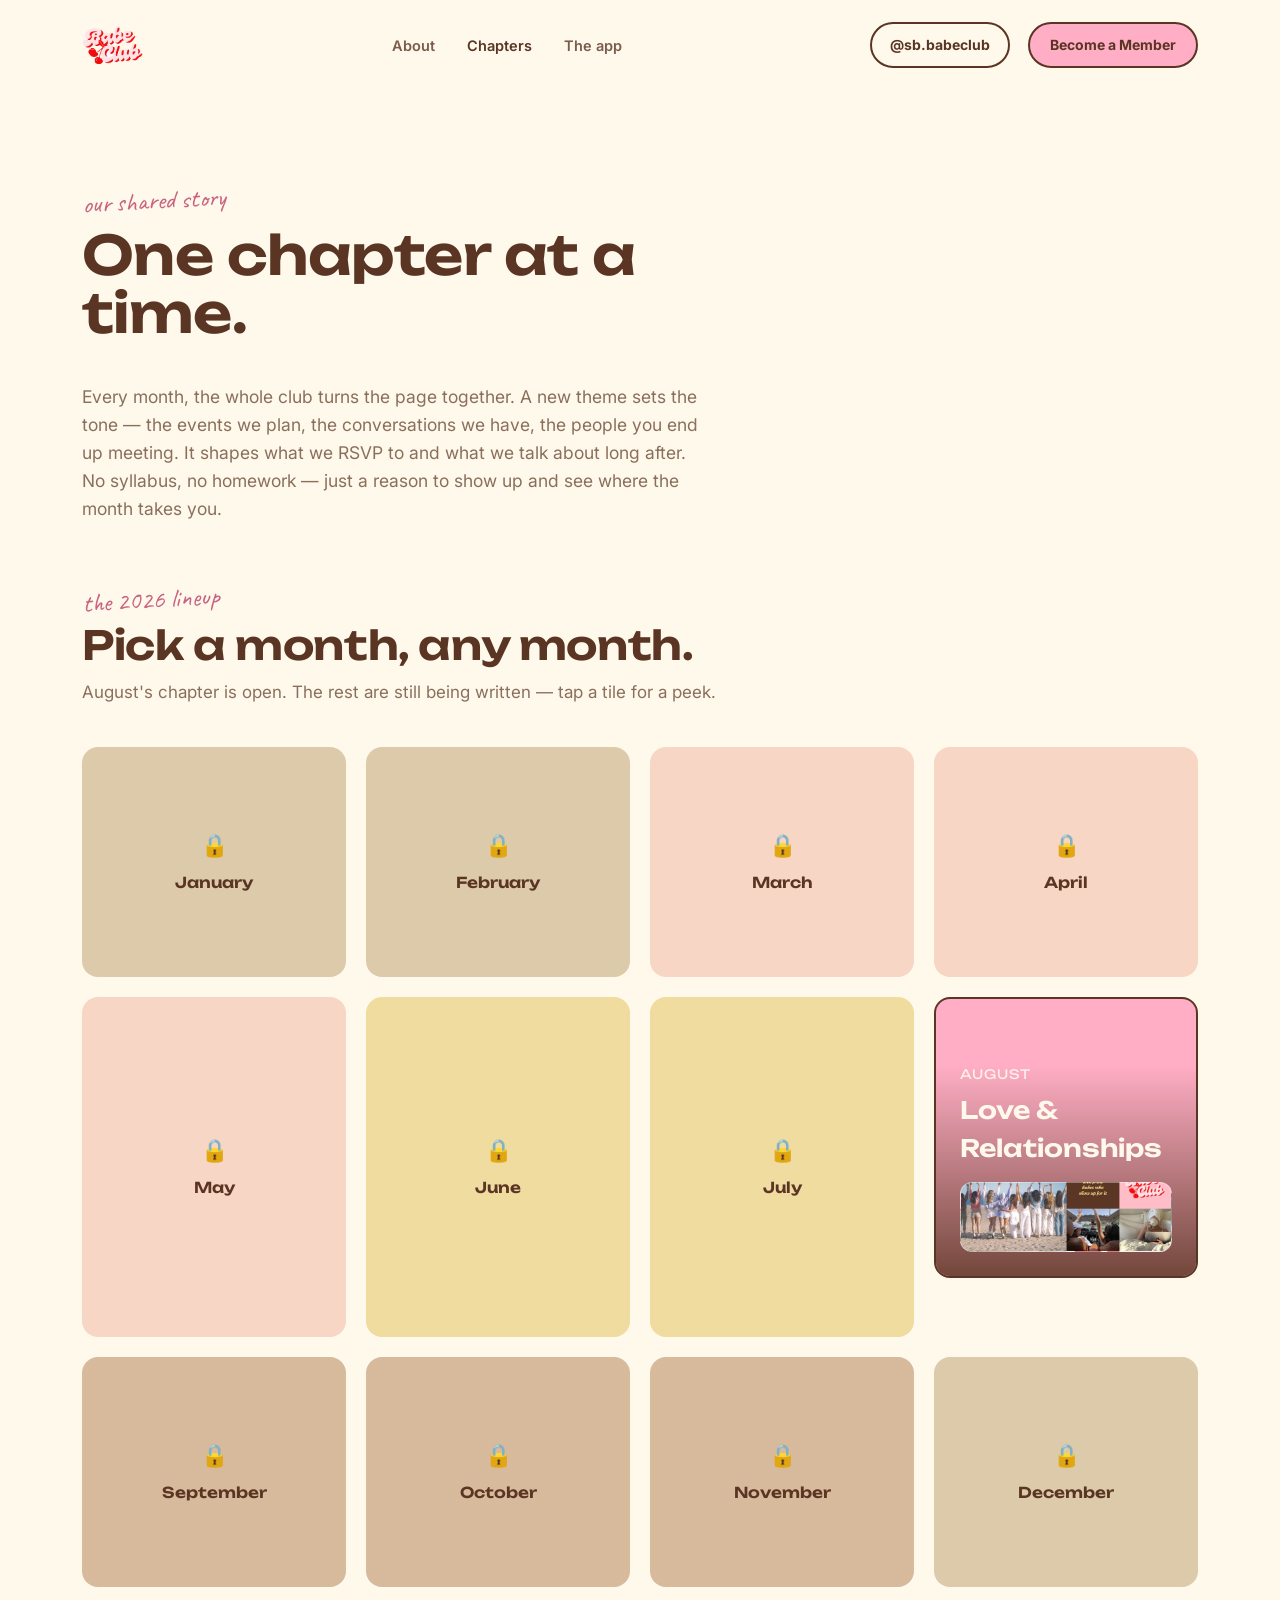
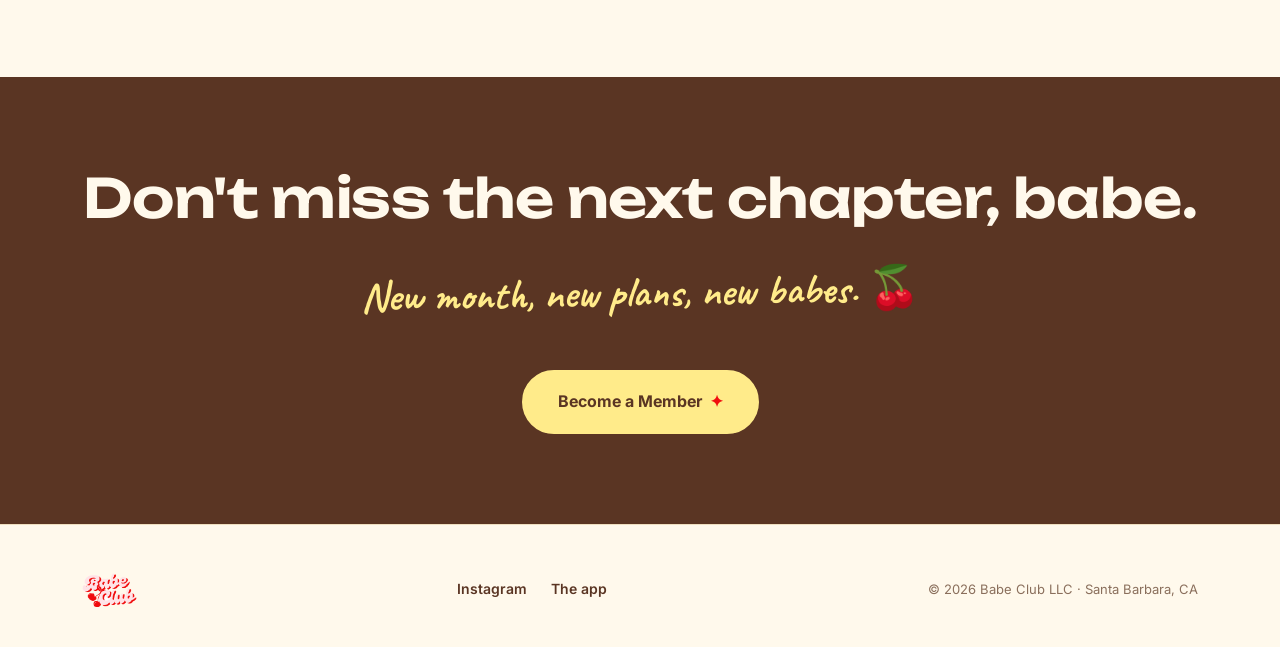
==== chapters.html @ 42aaa808 "Add dedicated /chapters page and finish Chapters rollout groundwork Builds the 12-tile seasonal flip" ====
<!DOCTYPE html>
<html lang="en">
<head>
<meta charset="UTF-8">
<meta name="viewport" content="width=device-width, initial-scale=1.0">
<title>Chapters — Babe Club</title>
<meta name="description" content="A new theme every month — the events, conversations, and connections Babe Club moves through together.">
<link rel="preconnect" href="https://fonts.googleapis.com">
<link rel="preconnect" href="https://fonts.gstatic.com" crossorigin>
<link href="https://fonts.googleapis.com/css2?family=Unbounded:wght@400;600;800&family=Inter:wght@400;500;600;700&family=Caveat:wght@600;700&family=Pacifico&display=swap" rel="stylesheet">
<style>
  :root{
    --cream: #FFF9EC;
    --cream-deep: #F5E7C4;
    --blush: #FFAEC5;
    --blush-soft: #FDE6EA;
    --rose: #FFAEC5;
    --rose-deep: #C96380;
    --mocha: #5A3523;
    --mocha-soft: #8A6F5C;
    --butter: #FFEB8A;
    --butter-deep: #E3C24A;
    --logo-red: #F00D0F;
    --white: #FFFFFF;
    --line: #EFDFC0;
    --radius-lg: 28px;
    --radius-md: 16px;
    --font-display: 'Unbounded', sans-serif;
    --font-body: 'Inter', sans-serif;
    --font-scribble: 'Caveat', cursive;
    --font-logo: 'Pacifico', cursive;
  }

  *{ box-sizing: border-box; margin: 0; padding: 0; }
  html{ scroll-behavior: smooth; }
  body{ background: var(--cream); color: var(--mocha); font-family: var(--font-body); line-height: 1.6; overflow-x: hidden; }
  img, svg{ display:block; max-width:100%; }
  a{ color: inherit; text-decoration: none; }
  .wrap{ max-width: 1180px; margin: 0 auto; padding: 0 32px; }
  h1,h2,h3,h4{ font-family: var(--font-display); font-weight: 600; line-height: 1.08; letter-spacing: -0.01em; }

  .eyebrow{
    font-family: var(--font-scribble); font-size: 26px; color: var(--rose-deep);
    display: inline-block; transform: rotate(-3deg); margin-bottom: 4px;
  }

  .btn{
    display:inline-flex; align-items:center; gap:8px; font-weight:700; font-size:15px;
    padding: 14px 26px; border-radius: 999px; border: 2px solid var(--mocha);
    transition: transform .15s, box-shadow .15s; cursor:pointer;
  }
  .btn-primary{ background: var(--rose); color: var(--mocha); border-color: var(--mocha); }
  .btn-primary:hover{ transform: translateY(-2px) rotate(-1deg); box-shadow: 4px 5px 0 var(--mocha); }
  .btn-ghost{ background: transparent; color: var(--mocha); }
  .btn-ghost:hover{ transform: translateY(-2px) rotate(1deg); box-shadow: 4px 5px 0 var(--butter-deep); }
  .btn-dark{ background: var(--mocha); color: var(--cream); border-color: var(--mocha); }
  .btn-dark:hover{ transform: translateY(-2px) rotate(-1deg); box-shadow: 4px 5px 0 var(--rose); }
  .spark-red{ color: var(--logo-red); }

  header{ padding: 22px 0; }
  nav.wrap{ display:flex; align-items:center; justify-content:space-between; }
  .logo-mark img{ height:38px; width:auto; }
  .nav-links{ display:flex; align-items:center; gap: 32px; font-weight: 600; font-size: 14.5px; }
  .nav-links a{ opacity:.8; transition: opacity .15s; }
  .nav-links a:hover{ opacity:1; }
  .nav-links a.active{ opacity:1; }
  .nav-cta{ display:flex; align-items:center; gap:18px; }
  @media (max-width: 860px){ .nav-links{ display:none; } }

  .section{ padding: 90px 0; }
  .section-head{ max-width: 640px; margin-bottom: 40px; }
  .section-head h1{ font-size: clamp(34px, 5vw, 54px); margin-bottom:16px; }
  .section-head h2{ font-size: clamp(28px, 3.6vw, 40px); margin-bottom:12px; }
  .section-head p{ color: var(--mocha-soft); font-size:17px; }

  .chapters-intro p.lede{ max-width:620px; color: var(--mocha-soft); font-size:17.5px; margin-top:6px; }

  /* CALENDAR GRID */
  .chapters-grid{ display:grid; grid-template-columns: repeat(4, 1fr); grid-auto-flow: dense; gap:20px; }

  .chapter-tile{ min-height:230px; }
  .chapter-tile-btn{
    display:block; width:100%; height:100%; cursor:pointer; position:relative;
    perspective: 1400px; border-radius: var(--radius-md);
  }
  .chapter-tile-btn:focus-visible{ outline:3px solid var(--butter-deep); outline-offset:3px; border-radius: var(--radius-md); }
  .chapter-tile-inner{
    position:relative; width:100%; height:100%; min-height:230px;
    transition: transform .6s cubic-bezier(.4,.2,.2,1);
    transform-style: preserve-3d;
  }
  .chapter-tile-btn[aria-pressed="true"] .chapter-tile-inner{ transform: rotateY(180deg); }
  @media (prefers-reduced-motion: reduce){ .chapter-tile-inner{ transition:none; } }

  .chapter-face{
    position:absolute; inset:0; backface-visibility:hidden; -webkit-backface-visibility:hidden;
    border-radius: var(--radius-md); border:2px solid var(--mocha);
    display:flex; flex-direction:column; overflow:hidden;
  }
  .chapter-face-back{ transform: rotateY(180deg); }

  /* Locked tiles */
  .chapter-tile.locked .chapter-face-front{
    background: var(--cream-deep); border:none; align-items:center; justify-content:center;
    text-align:center; gap:8px; padding:20px;
  }
  .chapter-tile.locked .lock-icon{ font-size:22px; }
  .chapter-tile.locked .chapter-month{ font-family: var(--font-display); font-weight:600; font-size:15px; }
  .chapter-tile.locked .chapter-face-back{
    background: var(--cream-deep); border:none; align-items:flex-start; justify-content:center;
    gap:10px; padding:22px;
  }
  .chapter-tile.locked .chapter-face-back h4{ font-size:16px; }
  .chapter-tile.locked .chapter-face-back p{ font-size:13px; color: var(--mocha-soft); line-height:1.45; }
  .chapter-tile.locked .chapter-face-back .btn{ padding:8px 16px; font-size:12.5px; margin-top:4px; }

  /* Seasonal tints — flat single-tone fills (no gradient, no border), existing palette only, kept quiet/muted */
  .chapter-tile.locked.season-winter .chapter-face{
    background: linear-gradient(rgba(90,53,35,.16), rgba(90,53,35,.16)), var(--cream-deep);
  }
  .chapter-tile.locked.season-spring .chapter-face{
    background: linear-gradient(rgba(255,174,197,.30), rgba(255,174,197,.30)), var(--cream-deep);
  }
  .chapter-tile.locked.season-summer .chapter-face{
    background: linear-gradient(rgba(227,194,74,.30), rgba(227,194,74,.30)), var(--cream-deep);
  }
  .chapter-tile.locked.season-fall .chapter-face{
    background: linear-gradient(rgba(240,13,15,.05), rgba(240,13,15,.05)), linear-gradient(rgba(90,53,35,.20), rgba(90,53,35,.20)), var(--cream-deep);
  }

  /* Unlocked (August) tile — the anchor of the grid, sized to feel like it */
  .chapter-tile.unlocked,
  .chapter-tile.unlocked .chapter-tile-inner{ min-height:340px; }
  .chapter-tile.unlocked .chapter-face-front{
    background-color: var(--blush);
    display:flex; flex-direction:column; gap:14px;
    color:var(--cream); padding:24px; position:relative;
  }
  .chapter-tile.unlocked .chapter-face-front::before{
    content:""; position:absolute; inset:0;
    background: linear-gradient(180deg, rgba(90,53,35,0) 24%, rgba(90,53,35,.85) 100%);
  }
  .chapter-tile.unlocked .chapter-face-front > *{ position:relative; z-index:1; }
  .chapter-tile.unlocked .chapter-status{
    align-self:flex-start; background: var(--butter); color: var(--mocha); font-weight:700;
    font-size:11px; text-transform:uppercase; letter-spacing:.06em; padding:5px 13px; border-radius:999px;
    flex-shrink:0;
  }
  .chapter-tile.unlocked .chapter-front-text{ display:flex; flex-direction:column; gap:6px; flex-shrink:0; }
  .chapter-tile.unlocked .chapter-face-front .chapter-month{
    font-family:var(--font-display); font-size:13px; text-transform:uppercase; letter-spacing:.08em; opacity:.9;
  }
  .chapter-tile.unlocked .chapter-face-front .chapter-theme{ font-family:var(--font-display); font-size:24px; font-weight:600; }
  .chapter-tile.unlocked .chapter-front-preview{
    flex:1; min-height:70px; border-radius:12px; overflow:hidden;
    background-color: rgba(255,255,255,.14);
    background-image: url('assets/chapters/august-collage.png');
    background-size:cover; background-position: 15% 12%;
    border:1.5px solid rgba(255,255,255,.35);
  }

  .chapter-tile.unlocked.flipped-expand{ grid-column: span 2; grid-row: span 2; }
  .chapter-tile.unlocked.flipped-expand .chapter-tile-inner,
  .chapter-tile.unlocked.flipped-expand{ min-height:640px; }

  .chapter-tile.unlocked .chapter-face-back{
    background: var(--white); gap:0; padding:0; overflow-y:auto;
  }
  .chapter-back-image{ width:100%; height:220px; object-fit:cover; border-radius: 0; flex-shrink:0; }
  .chapter-back-body{ padding: 20px 24px 24px; display:flex; flex-direction:column; gap:14px; }
  .chapter-back-body h4{ font-size:19px; }
  .chapter-desc{ color:var(--mocha-soft); font-size:14.5px; line-height:1.6; }
  .chapter-back-list{ display:flex; flex-direction:column; gap:10px; }
  .chapter-back-list div{ display:flex; align-items:flex-start; gap:10px; font-size:14.5px; font-weight:500; }
  .chapter-num{
    width:24px; height:24px; border-radius:50%; background: var(--butter); border:1.5px solid var(--mocha);
    display:flex; align-items:center; justify-content:center; flex-shrink:0; margin-top:1px;
    font-family: var(--font-display); font-weight:600; font-size:10.5px;
  }
  .chapter-back-cta{ font-size:13px; font-weight:700; color: var(--rose-deep); align-self:flex-start; }
  .chapter-back-cta:hover{ text-decoration:underline; }

  @media (max-width:1080px){
    .chapters-grid{ grid-template-columns: repeat(3,1fr); }
  }
  @media (max-width:760px){
    .chapters-grid{ grid-template-columns: repeat(2,1fr); }
    .chapter-tile.unlocked.flipped-expand{ grid-column: span 2; grid-row: span 2; }
  }
  @media (max-width:480px){
    .chapters-grid{ grid-template-columns: 1fr; }
    .chapter-tile.unlocked.flipped-expand{ grid-column: span 1; }
  }

  /* CLOSE / FINAL CTA */
  .cherry-line{ text-align:center; font-family: var(--font-scribble); font-size: 26px; color: var(--rose-deep); margin-top: 48px; transform: rotate(-1deg); }
  .final-cta{ background: var(--mocha); color: var(--cream); text-align:center; border-top:2px solid var(--mocha); }
  .final-cta h2{ font-size: clamp(32px,5vw,54px); margin-bottom:32px; }
  .final-cta .cherry-line{ color: var(--butter); font-size: 42px; font-weight: 700; margin-top:0; margin-bottom:44px; }
  .final-cta .btn-primary{ border-color: var(--butter); background: var(--butter); color: var(--mocha); }
  .final-cta .btn-primary:hover{ box-shadow: 4px 5px 0 var(--rose); }

  footer{ padding: 48px 0 40px; border-top:1.5px solid var(--line); }
  .foot-inner{ display:flex; justify-content:space-between; align-items:center; flex-wrap:wrap; gap:20px; }
  .foot-links{ display:flex; gap:24px; font-weight:600; font-size:14px; }
  .foot-links a:hover{ color: var(--rose-deep); }
  .foot-copy{ font-size:13px; color: var(--mocha-soft); }
  .footer-logo img{ height:34px; width:auto; }

  @media (max-width: 640px){ .wrap{ padding: 0 20px; } .section{ padding: 70px 0; } }
</style>
</head>
<body>

<header>
  <nav class="wrap">
    <a href="index.html#top" class="logo-mark"><img src="[data-uri]" alt="Babe Club logo"></a>
    <div class="nav-links">
      <a href="index.html#about">About</a>
      <a href="chapters.html" class="active">Chapters</a>
      <a href="index.html#app">The app</a>
    </div>
    <div class="nav-cta">
      <a href="https://instagram.com/sb.babeclub" class="btn btn-ghost" style="padding:10px 18px; font-size:14px;">@sb.babeclub</a>
      <a href="membership.html" class="btn btn-primary" style="padding:10px 20px; font-size:14px;">Become a Member</a>
    </div>
  </nav>
</header>

<section class="section chapters-intro" style="padding-bottom:56px;">
  <div class="wrap">
    <div class="section-head">
      <span class="eyebrow">our shared story</span>
      <h1>One chapter at a time.</h1>
    </div>
    <p class="lede">Every month, the whole club turns the page together. A new theme sets the tone — the events we plan, the conversations we have, the people you end up meeting. It shapes what we RSVP to and what we talk about long after. No syllabus, no homework — just a reason to show up and see where the month takes you.</p>
  </div>
</section>

<section class="section" style="padding-top:0;">
  <div class="wrap">
    <div class="section-head">
      <span class="eyebrow">the 2026 lineup</span>
      <h2>Pick a month, any month.</h2>
      <p>August's chapter is open. The rest are still being written — tap a tile for a peek.</p>
    </div>

    <div class="chapters-grid">

      <div class="chapter-tile locked season-winter">
        <div class="chapter-tile-btn" role="button" tabindex="0" aria-pressed="false" aria-label="Reveal January chapter">
          <div class="chapter-tile-inner">
            <div class="chapter-face chapter-face-front">
              <span class="lock-icon">🔒</span>
              <span class="chapter-month">January</span>
            </div>
            <div class="chapter-face chapter-face-back">
              <h4>Chapter Locked 🔒</h4>
              <p>A winter chapter — still under wraps.</p>
              <p>Become a member and you'll be the first to know when it opens.</p>
              <a href="membership.html" class="btn btn-dark">Become a Member</a>
            </div>
          </div>
        </div>
      </div>

      <div class="chapter-tile locked season-winter">
        <div class="chapter-tile-btn" role="button" tabindex="0" aria-pressed="false" aria-label="Reveal February chapter">
          <div class="chapter-tile-inner">
            <div class="chapter-face chapter-face-front">
              <span class="lock-icon">🔒</span>
              <span class="chapter-month">February</span>
            </div>
            <div class="chapter-face chapter-face-back">
              <h4>Chapter Locked 🔒</h4>
              <p>A winter chapter — still under wraps.</p>
              <p>Become a member and you'll be the first to know when it opens.</p>
              <a href="membership.html" class="btn btn-dark">Become a Member</a>
            </div>
          </div>
        </div>
      </div>

      <div class="chapter-tile locked season-spring">
        <div class="chapter-tile-btn" role="button" tabindex="0" aria-pressed="false" aria-label="Reveal March chapter">
          <div class="chapter-tile-inner">
            <div class="chapter-face chapter-face-front">
              <span class="lock-icon">🔒</span>
              <span class="chapter-month">March</span>
            </div>
            <div class="chapter-face chapter-face-back">
              <h4>Chapter Locked 🔒</h4>
              <p>A spring chapter — still under wraps.</p>
              <p>Become a member and you'll be the first to know when it opens.</p>
              <a href="membership.html" class="btn btn-dark">Become a Member</a>
            </div>
          </div>
        </div>
      </div>

      <div class="chapter-tile locked season-spring">
        <div class="chapter-tile-btn" role="button" tabindex="0" aria-pressed="false" aria-label="Reveal April chapter">
          <div class="chapter-tile-inner">
            <div class="chapter-face chapter-face-front">
              <span class="lock-icon">🔒</span>
              <span class="chapter-month">April</span>
            </div>
            <div class="chapter-face chapter-face-back">
              <h4>Chapter Locked 🔒</h4>
              <p>A spring chapter — still under wraps.</p>
              <p>Become a member and you'll be the first to know when it opens.</p>
              <a href="membership.html" class="btn btn-dark">Become a Member</a>
            </div>
          </div>
        </div>
      </div>

      <div class="chapter-tile locked season-spring">
        <div class="chapter-tile-btn" role="button" tabindex="0" aria-pressed="false" aria-label="Reveal May chapter">
          <div class="chapter-tile-inner">
            <div class="chapter-face chapter-face-front">
              <span class="lock-icon">🔒</span>
              <span class="chapter-month">May</span>
            </div>
            <div class="chapter-face chapter-face-back">
              <h4>Chapter Locked 🔒</h4>
              <p>A spring chapter — still under wraps.</p>
              <p>Become a member and you'll be the first to know when it opens.</p>
              <a href="membership.html" class="btn btn-dark">Become a Member</a>
            </div>
          </div>
        </div>
      </div>

      <div class="chapter-tile locked season-summer">
        <div class="chapter-tile-btn" role="button" tabindex="0" aria-pressed="false" aria-label="Reveal June chapter">
          <div class="chapter-tile-inner">
            <div class="chapter-face chapter-face-front">
              <span class="lock-icon">🔒</span>
              <span class="chapter-month">June</span>
            </div>
            <div class="chapter-face chapter-face-back">
              <h4>Chapter Locked 🔒</h4>
              <p>A summer chapter — still under wraps.</p>
              <p>Become a member and you'll be the first to know when it opens.</p>
              <a href="membership.html" class="btn btn-dark">Become a Member</a>
            </div>
          </div>
        </div>
      </div>

      <div class="chapter-tile locked season-summer">
        <div class="chapter-tile-btn" role="button" tabindex="0" aria-pressed="false" aria-label="Reveal July chapter">
          <div class="chapter-tile-inner">
            <div class="chapter-face chapter-face-front">
              <span class="lock-icon">🔒</span>
              <span class="chapter-month">July</span>
            </div>
            <div class="chapter-face chapter-face-back">
              <h4>Chapter Locked 🔒</h4>
              <p>A summer chapter — still under wraps.</p>
              <p>Become a member and you'll be the first to know when it opens.</p>
              <a href="membership.html" class="btn btn-dark">Become a Member</a>
            </div>
          </div>
        </div>
      </div>

      <div class="chapter-tile unlocked">
        <div class="chapter-tile-btn" role="button" tabindex="0" aria-pressed="false" aria-label="Reveal August chapter: Love and Relationships">
          <div class="chapter-tile-inner">
            <div class="chapter-face chapter-face-front">
              <span class="chapter-status">Open now</span>
              <div class="chapter-front-text">
                <span class="chapter-month">August</span>
                <span class="chapter-theme">Love &amp; Relationships</span>
              </div>
              <div class="chapter-front-preview" aria-hidden="true"></div>
            </div>
            <div class="chapter-face chapter-face-back">
              <img src="assets/chapters/august-collage.png" alt="Collage of August's Love &amp; Relationships events" class="chapter-back-image">
              <div class="chapter-back-body">
                <h4>Love &amp; Relationships</h4>
                <p class="chapter-desc">This month we're getting into the messy, wonderful stuff — dating, situationships, boundaries, and the relationships (romantic and otherwise) that actually last. Two events, real conversations, no judgment.</p>
                <div class="chapter-back-list">
                  <div><span class="chapter-num">01</span>A relationship therapist Q&amp;A — dating in your 20s/30s</div>
                  <div><span class="chapter-num">02</span>An exclusive evening with a romance author</div>
                  <div><span class="chapter-num">03</span>More meaningful experiences to come</div>
                </div>
                <a href="membership.html" class="chapter-back-cta">Become a Member →</a>
              </div>
            </div>
          </div>
        </div>
      </div>

      <div class="chapter-tile locked season-fall">
        <div class="chapter-tile-btn" role="button" tabindex="0" aria-pressed="false" aria-label="Reveal September chapter">
          <div class="chapter-tile-inner">
            <div class="chapter-face chapter-face-front">
              <span class="lock-icon">🔒</span>
              <span class="chapter-month">September</span>
            </div>
            <div class="chapter-face chapter-face-back">
              <h4>Chapter Locked 🔒</h4>
              <p>A fall chapter — still under wraps.</p>
              <p>Become a member and you'll be the first to know when it opens.</p>
              <a href="membership.html" class="btn btn-dark">Become a Member</a>
            </div>
          </div>
        </div>
      </div>

      <div class="chapter-tile locked season-fall">
        <div class="chapter-tile-btn" role="button" tabindex="0" aria-pressed="false" aria-label="Reveal October chapter">
          <div class="chapter-tile-inner">
            <div class="chapter-face chapter-face-front">
              <span class="lock-icon">🔒</span>
              <span class="chapter-month">October</span>
            </div>
            <div class="chapter-face chapter-face-back">
              <h4>Chapter Locked 🔒</h4>
              <p>A fall chapter — still under wraps.</p>
              <p>Become a member and you'll be the first to know when it opens.</p>
              <a href="membership.html" class="btn btn-dark">Become a Member</a>
            </div>
          </div>
        </div>
      </div>

      <div class="chapter-tile locked season-fall">
        <div class="chapter-tile-btn" role="button" tabindex="0" aria-pressed="false" aria-label="Reveal November chapter">
          <div class="chapter-tile-inner">
            <div class="chapter-face chapter-face-front">
              <span class="lock-icon">🔒</span>
              <span class="chapter-month">November</span>
            </div>
            <div class="chapter-face chapter-face-back">
              <h4>Chapter Locked 🔒</h4>
              <p>A fall chapter — still under wraps.</p>
              <p>Become a member and you'll be the first to know when it opens.</p>
              <a href="membership.html" class="btn btn-dark">Become a Member</a>
            </div>
          </div>
        </div>
      </div>

      <div class="chapter-tile locked season-winter">
        <div class="chapter-tile-btn" role="button" tabindex="0" aria-pressed="false" aria-label="Reveal December chapter">
          <div class="chapter-tile-inner">
            <div class="chapter-face chapter-face-front">
              <span class="lock-icon">🔒</span>
              <span class="chapter-month">December</span>
            </div>
            <div class="chapter-face chapter-face-back">
              <h4>Chapter Locked 🔒</h4>
              <p>A winter chapter — still under wraps.</p>
              <p>Become a member and you'll be the first to know when it opens.</p>
              <a href="membership.html" class="btn btn-dark">Become a Member</a>
            </div>
          </div>
        </div>
      </div>

    </div>
  </div>
</section>

<section class="final-cta section">
  <div class="wrap">
    <h2>Don't miss the next chapter, babe.</h2>
    <p class="cherry-line">New month, new plans, new babes. 🍒</p>
    <a href="membership.html" class="btn btn-primary" style="font-size:16px; padding:17px 34px;">Become a Member <span class="spark-red">✦</span></a>
  </div>
</section>

<footer>
  <div class="wrap foot-inner">
    <a href="index.html#top" class="logo-mark footer-logo"><img src="[data-uri]" alt="Babe Club logo"></a>
    <div class="foot-links">
      <a href="https://instagram.com/sb.babeclub">Instagram</a>
      <a href="index.html#app">The app</a>
    </div>
    <div class="foot-copy">© 2026 Babe Club LLC · Santa Barbara, CA</div>
  </div>
</footer>

<script>
  document.querySelectorAll('.chapter-tile-btn').forEach(el => {
    const toggle = () => {
      const pressed = el.getAttribute('aria-pressed') === 'true';
      el.setAttribute('aria-pressed', String(!pressed));
      const tile = el.closest('.chapter-tile');
      if (tile.classList.contains('unlocked')) {
        tile.classList.toggle('flipped-expand', !pressed);
      }
    };
    el.addEventListener('click', toggle);
    el.addEventListener('keydown', e => {
      if (e.key === 'Enter' || e.key === ' ') {
        e.preventDefault();
        toggle();
      }
    });
    el.querySelectorAll('a').forEach(a => a.addEventListener('click', e => e.stopPropagation()));
  });
</script>

</body>
</html>
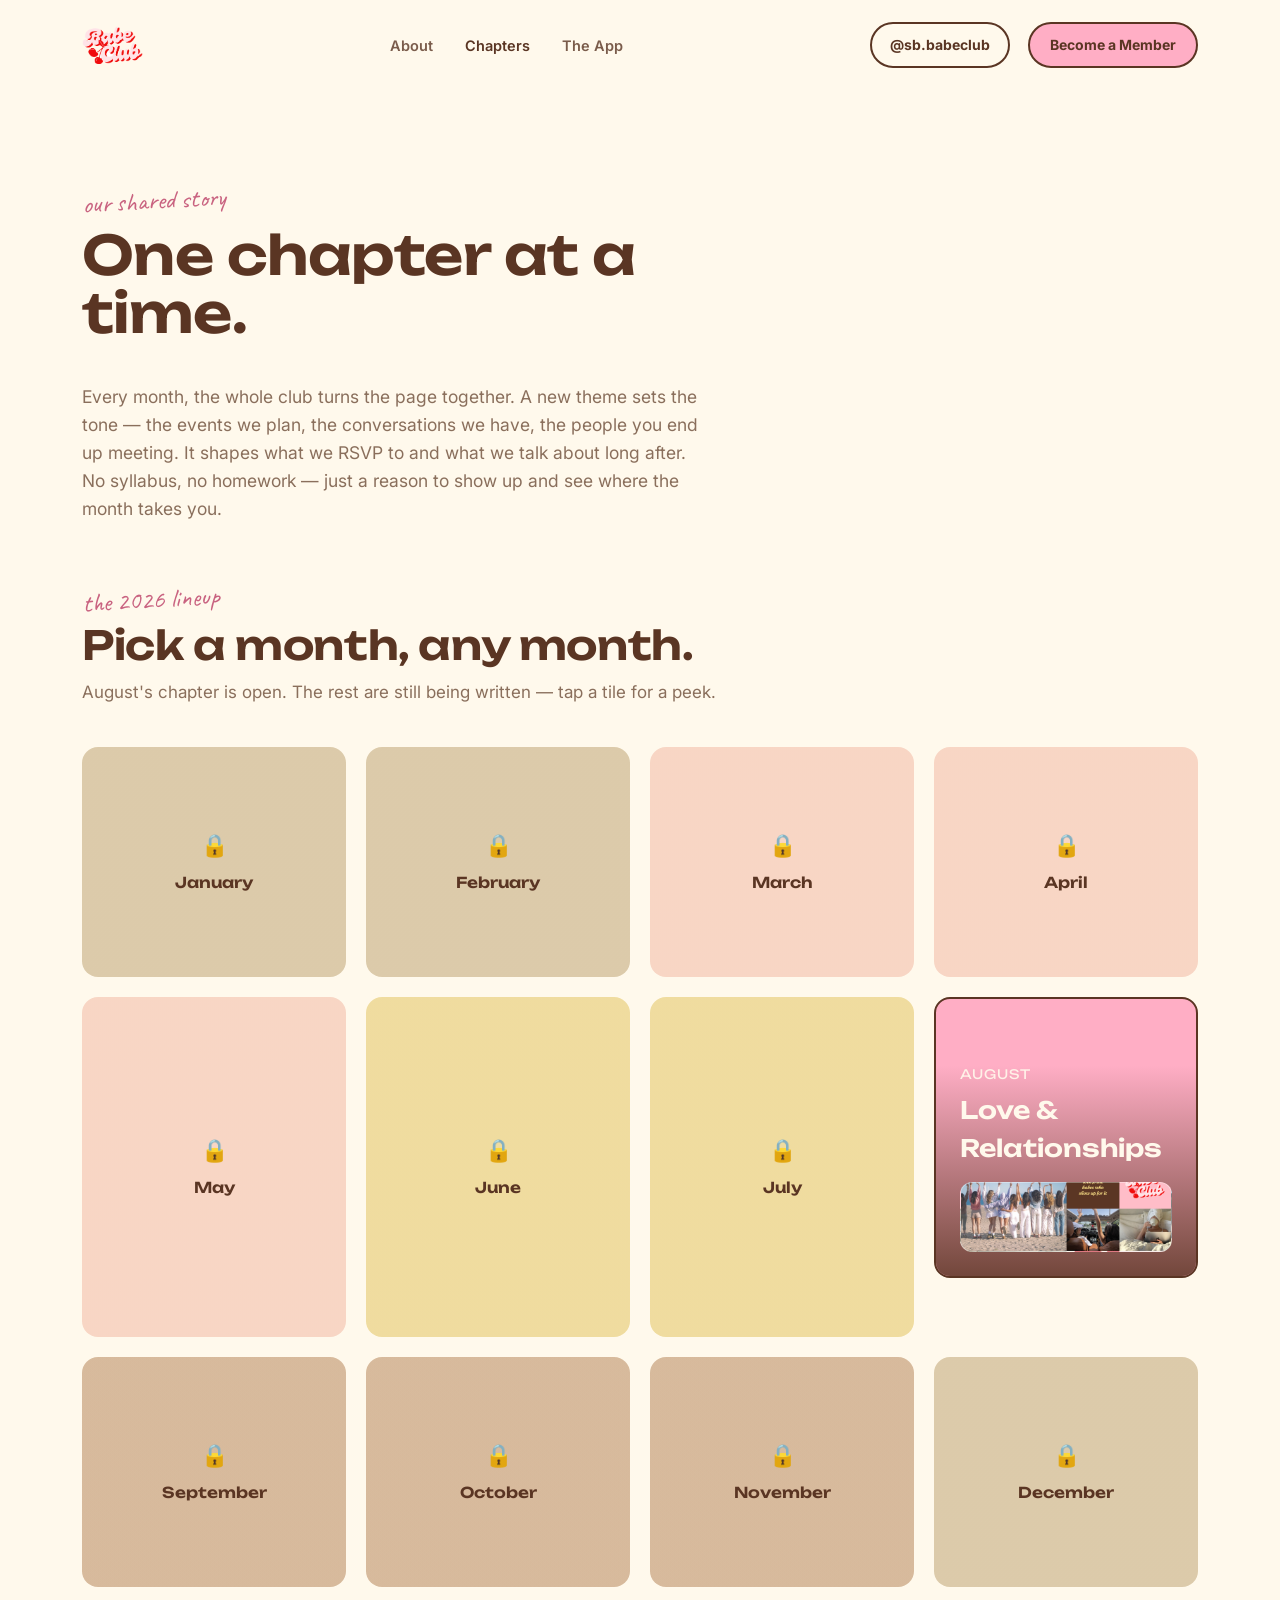
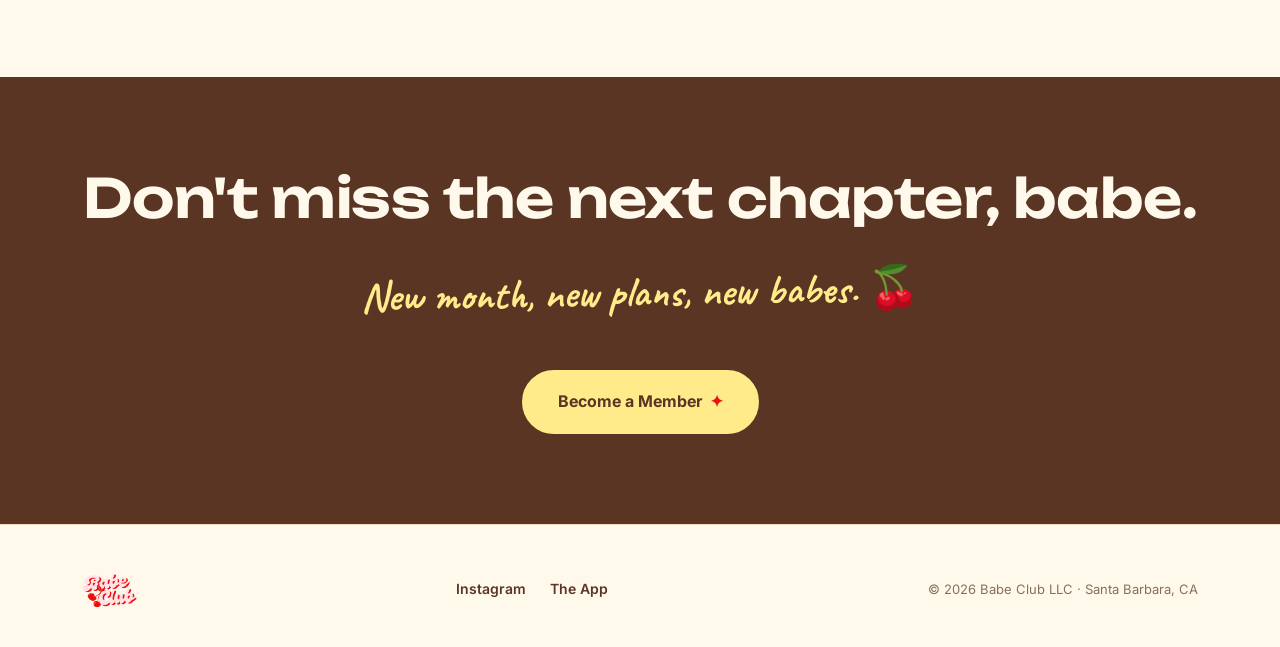
==== commit 5fc19b8c: "Update calendar events, sync Chapters copy, add /welcome page Replaces the homepage calendar with re" ====
--- a/chapters.html
+++ b/chapters.html
@@ -218,7 +218,7 @@
     <div class="nav-links">
       <a href="index.html#about">About</a>
       <a href="chapters.html" class="active">Chapters</a>
-      <a href="index.html#app">The app</a>
+      <a href="index.html#app">The App</a>
     </div>
     <div class="nav-cta">
       <a href="https://instagram.com/sb.babeclub" class="btn btn-ghost" style="padding:10px 18px; font-size:14px;">@sb.babeclub</a>
@@ -383,8 +383,8 @@
                 <h4>Love &amp; Relationships</h4>
                 <p class="chapter-desc">This month we're getting into the messy, wonderful stuff — dating, situationships, boundaries, and the relationships (romantic and otherwise) that actually last. Two events, real conversations, no judgment.</p>
                 <div class="chapter-back-list">
-                  <div><span class="chapter-num">01</span>A relationship therapist Q&amp;A — dating in your 20s/30s</div>
-                  <div><span class="chapter-num">02</span>An exclusive evening with a romance author</div>
+                  <div><span class="chapter-num">01</span>Unhinged Dating: a relationship therapist Q&amp;A — Aug 3</div>
+                  <div><span class="chapter-num">02</span>Godmothers: an evening with Zan Romanoff — Aug 29</div>
                   <div><span class="chapter-num">03</span>More meaningful experiences to come</div>
                 </div>
                 <a href="membership.html" class="chapter-back-cta">Become a Member →</a>
@@ -479,7 +479,7 @@
     <a href="index.html#top" class="logo-mark footer-logo"><img src="[data-uri]" alt="Babe Club logo"></a>
     <div class="foot-links">
       <a href="https://instagram.com/sb.babeclub">Instagram</a>
-      <a href="index.html#app">The app</a>
+      <a href="index.html#app">The App</a>
     </div>
     <div class="foot-copy">© 2026 Babe Club LLC · Santa Barbara, CA</div>
   </div>
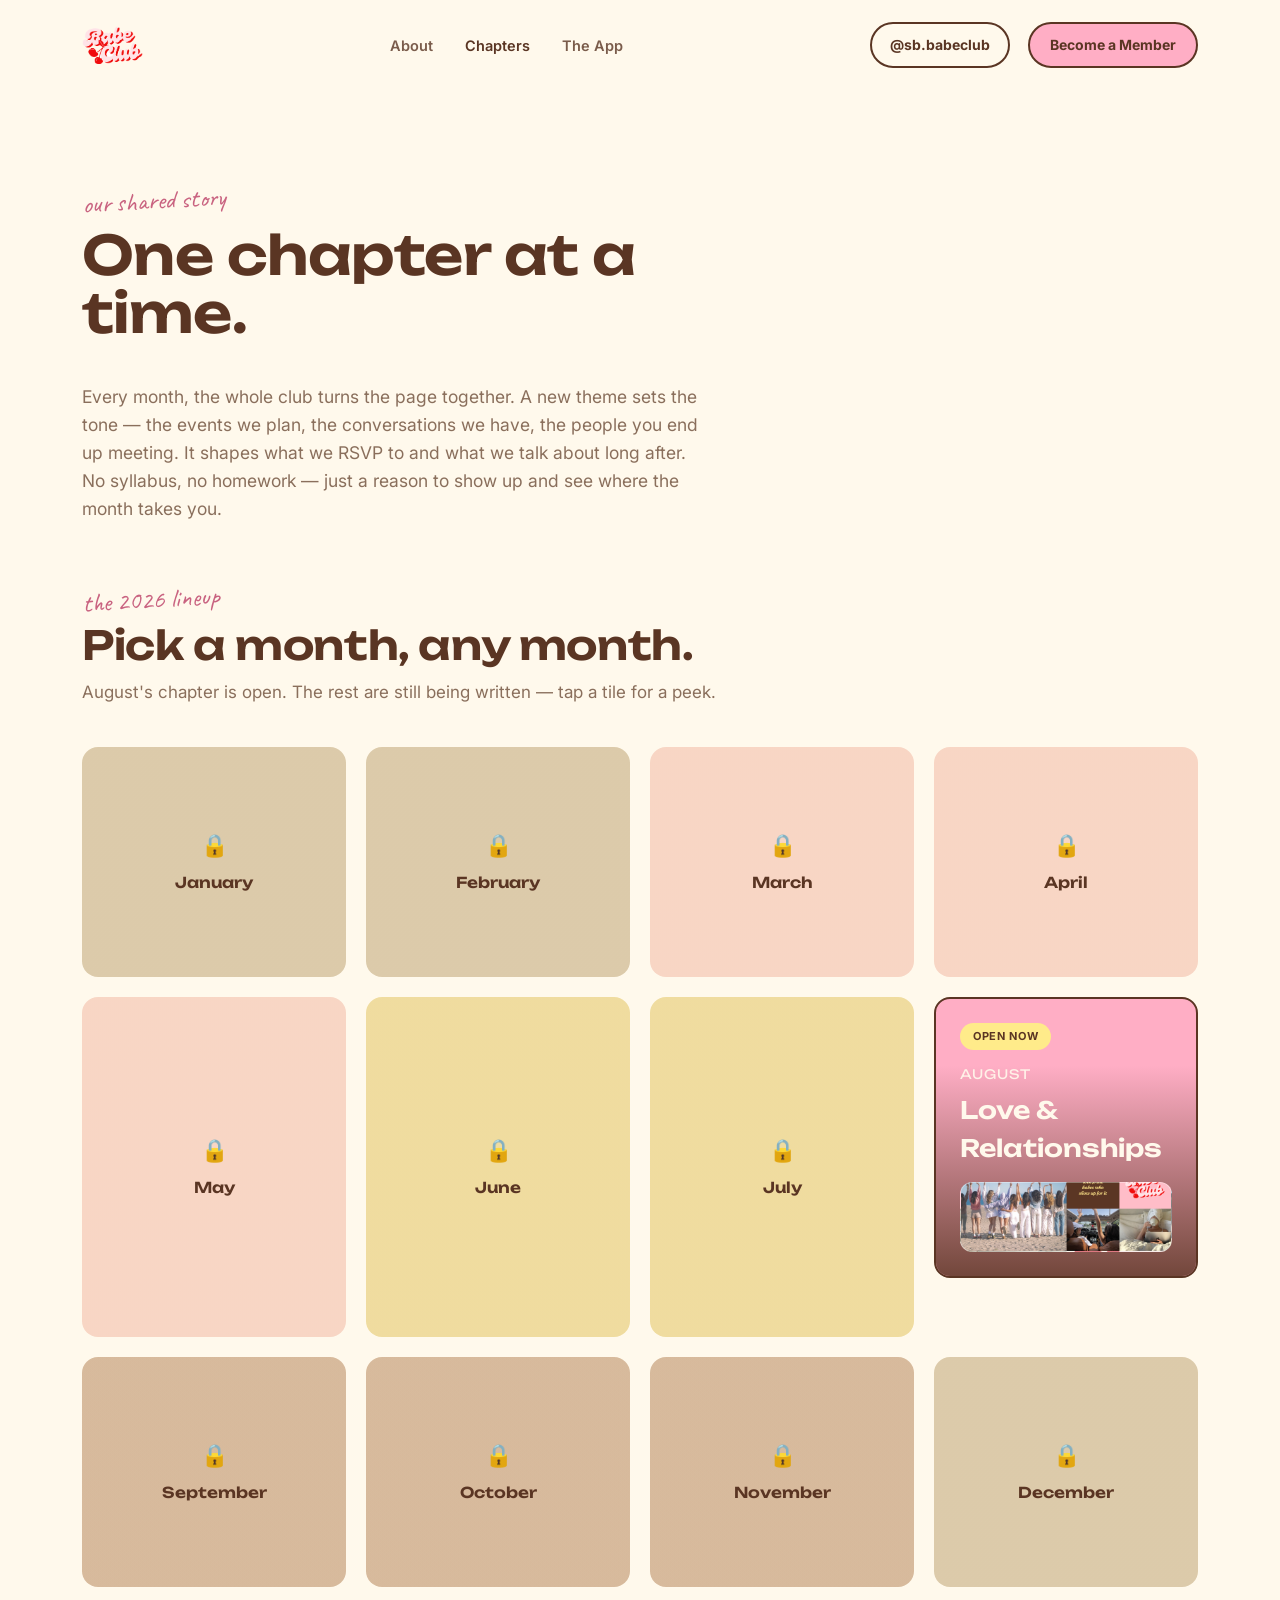
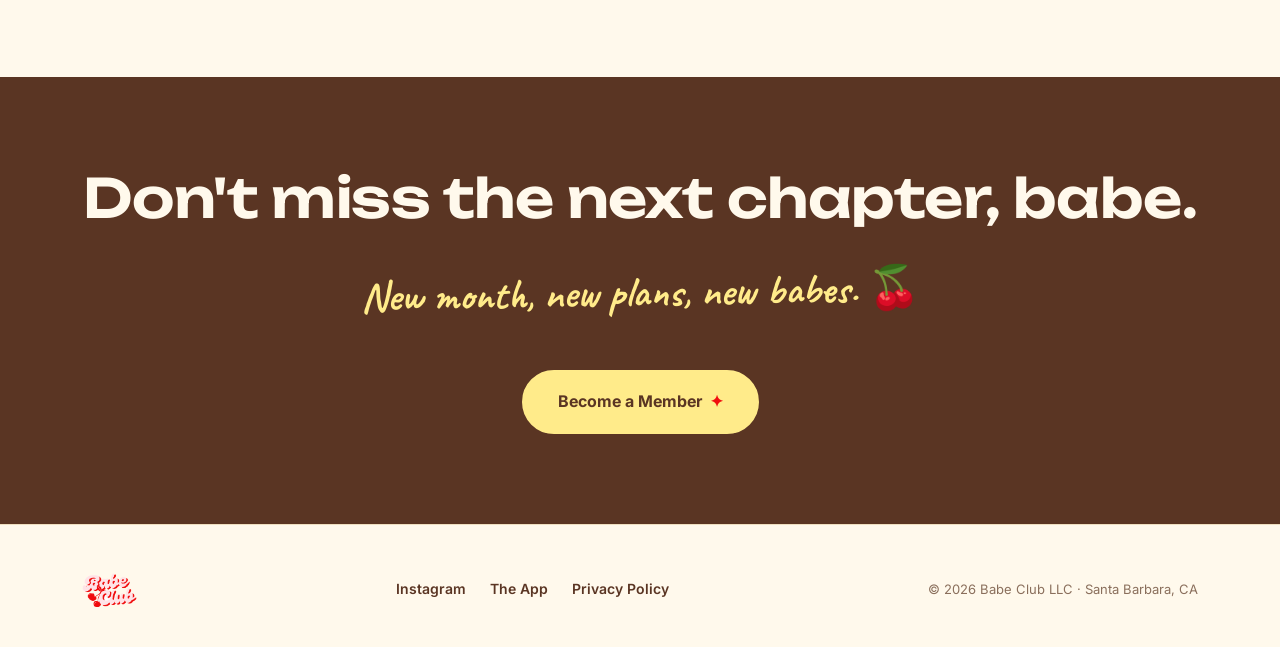
==== commit 6ae39cca: "Add privacy policy page, expand phone mockup card variety, fix hero layout bug New /privacy.html mat" ====
--- a/chapters.html
+++ b/chapters.html
@@ -480,6 +480,7 @@
     <div class="foot-links">
       <a href="https://instagram.com/sb.babeclub">Instagram</a>
       <a href="index.html#app">The App</a>
+      <a href="privacy.html">Privacy Policy</a>
     </div>
     <div class="foot-copy">© 2026 Babe Club LLC · Santa Barbara, CA</div>
   </div>
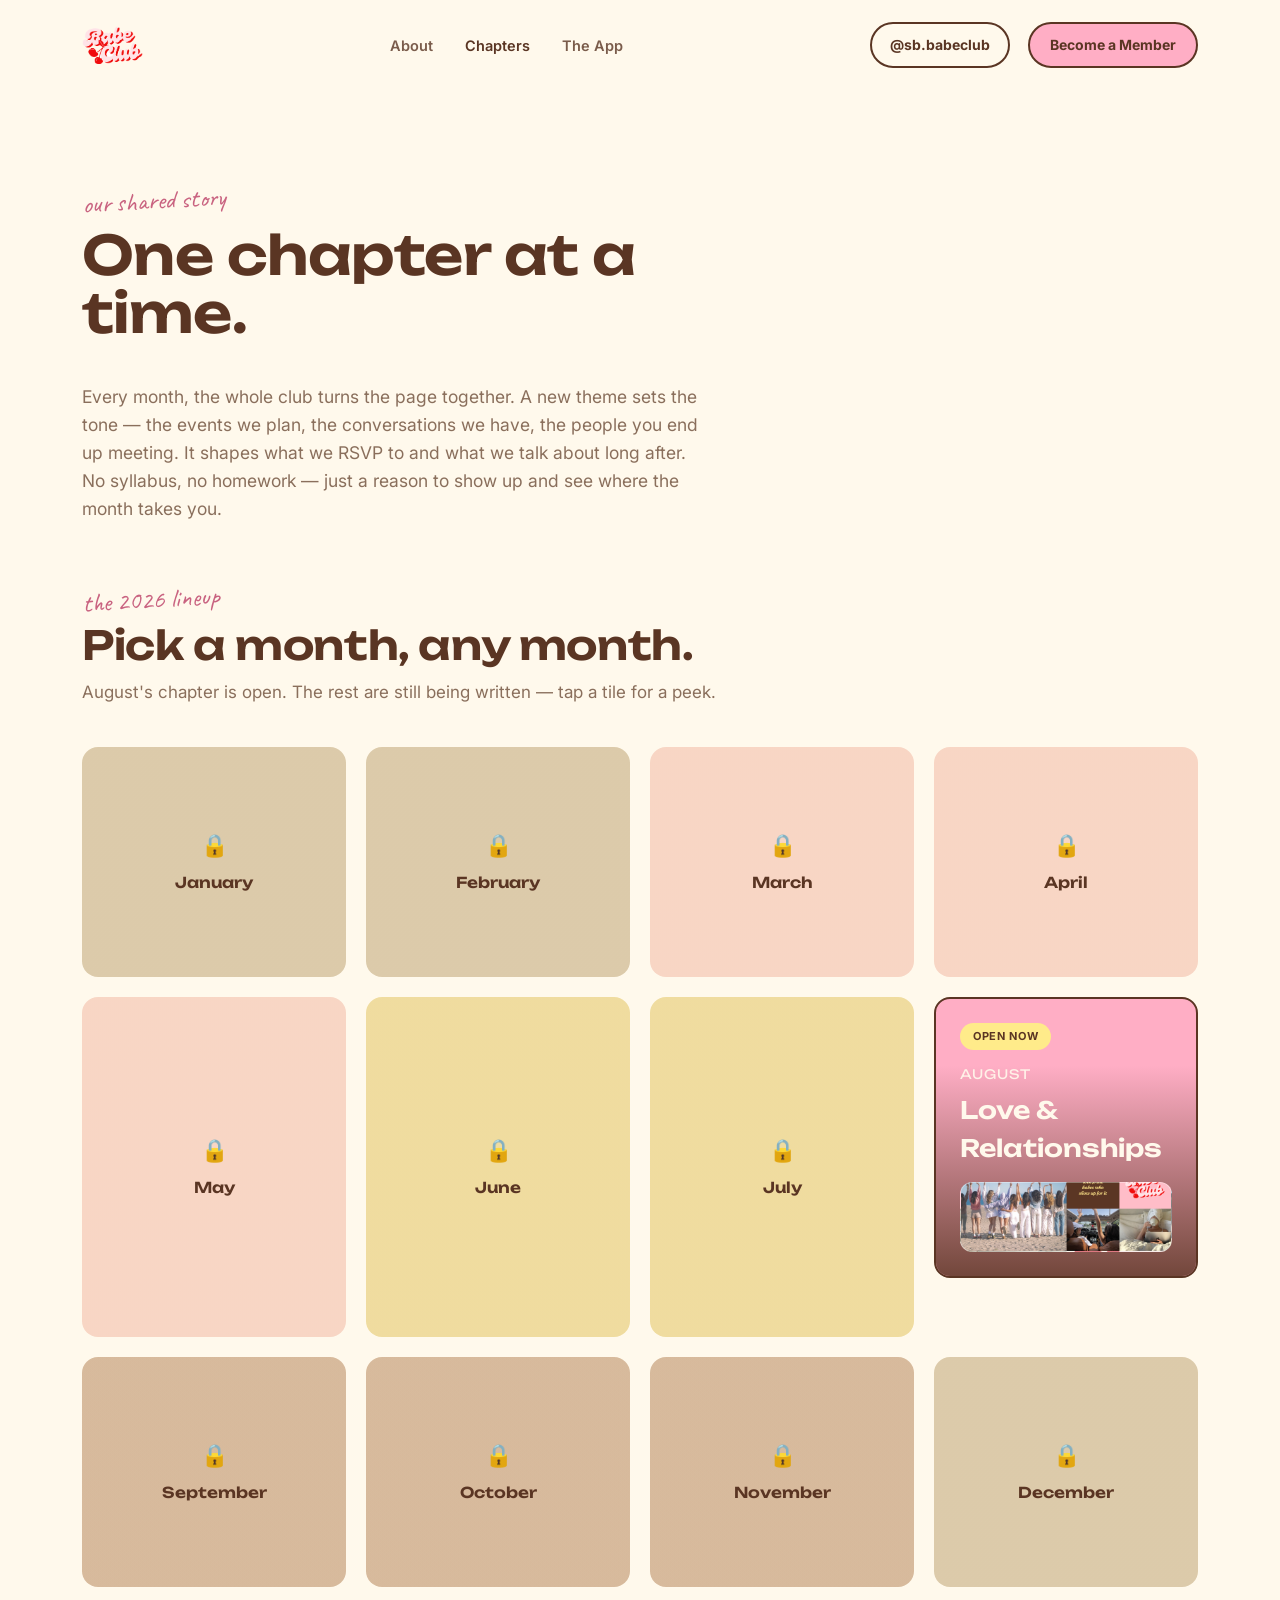
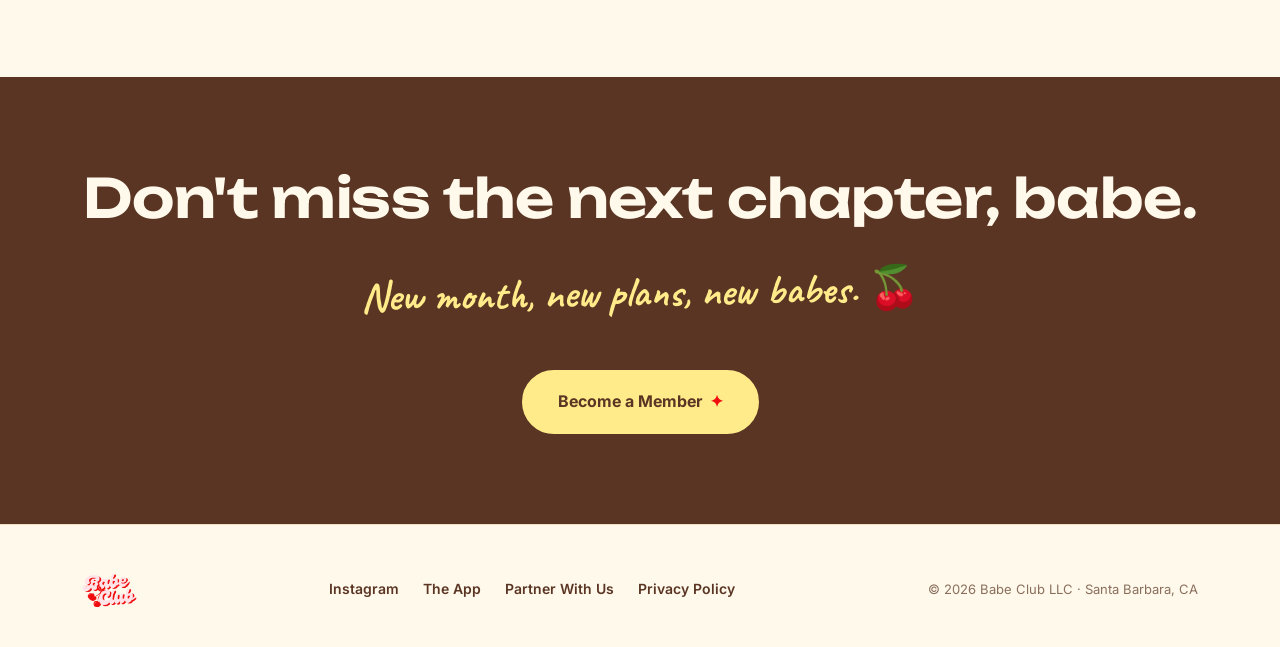
==== commit 5749a1a6: "Link vendor application page from the footer sitewide Adds a "Partner With Us" link to vendors.html " ====
--- a/chapters.html
+++ b/chapters.html
@@ -480,6 +480,7 @@
     <div class="foot-links">
       <a href="https://instagram.com/sb.babeclub">Instagram</a>
       <a href="index.html#app">The App</a>
+      <a href="vendors.html">Partner With Us</a>
       <a href="privacy.html">Privacy Policy</a>
     </div>
     <div class="foot-copy">© 2026 Babe Club LLC · Santa Barbara, CA</div>
